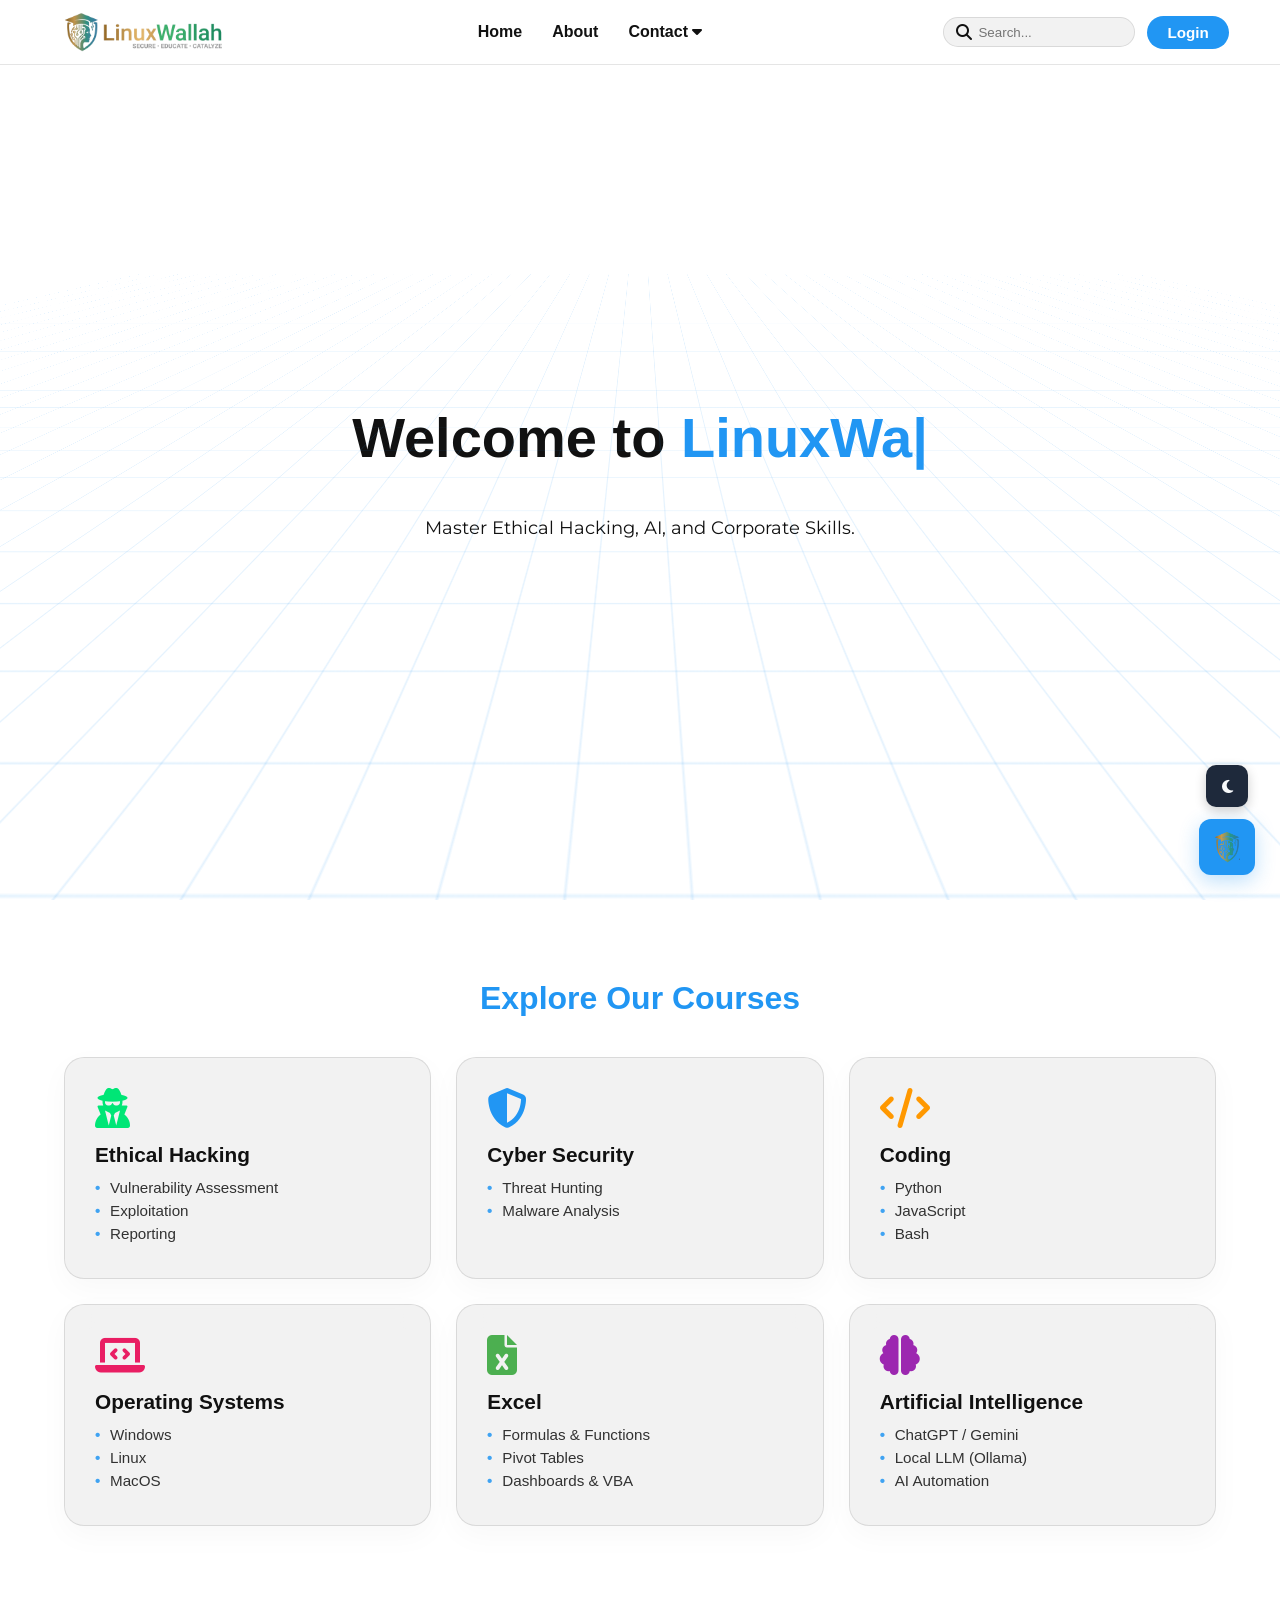
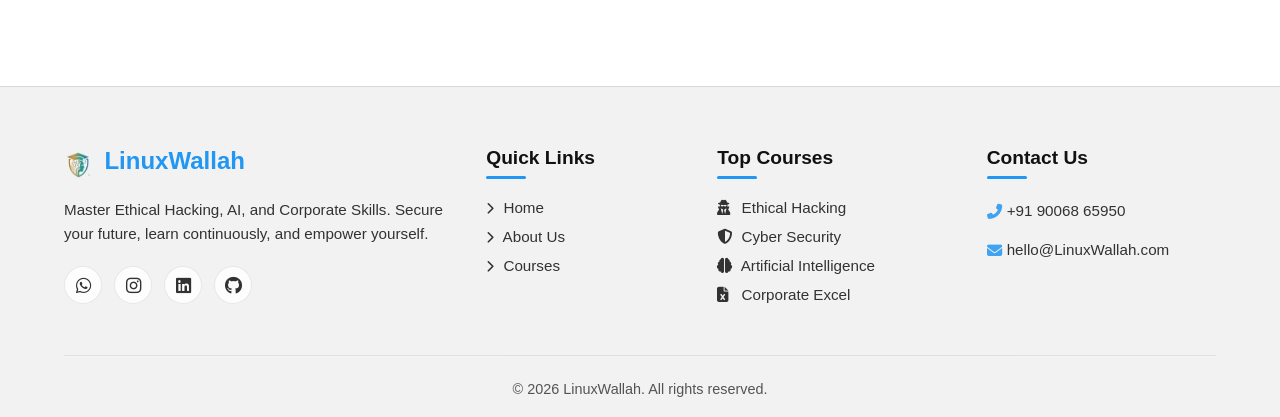
==== index.html @ 5241c55d "Add files via upload" ====
<!DOCTYPE html>
<html lang="en">
<head>
    <meta charset="UTF-8">
    <meta name="viewport" content="width=device-width, initial-scale=1.0">
    <title>LinuxWallah | Secure • Learn • Empower</title>
    <link rel="icon" href="assets/shield-logo.png">
    <link rel="stylesheet" href="https://cdnjs.cloudflare.com/ajax/libs/font-awesome/6.4.0/css/all.min.css">
    
    <link rel="preconnect" href="https://fonts.googleapis.com">
    <link rel="preconnect" href="https://fonts.gstatic.com" crossorigin>
    <link href="https://fonts.googleapis.com/css2?family=Montserrat:wght@400;500;600&display=swap" rel="stylesheet">

    <link rel="stylesheet" href="css/style.css">
</head>
<body>

    <nav class="navbar">
        <div class="nav-container">
            <a href="index.html" class="logo">
                <img src="assets/full-logo.png" alt="LinuxWallah Logo">
            </a>
            
            <div class="nav-links" id="navLinks">
                <a href="#home">Home</a>
                <a href="about.html">About</a>
                <div class="dropdown">
                    <a href="#contact" class="dropbtn">Contact <i class="fas fa-caret-down"></i></a>
                    <div class="dropdown-content">
                        <a href="https://wa.me/+919006865950"><i class="fab fa-whatsapp"></i> WhatsApp</a>
                        <a href="https://www.instagram.com/shailesh.zx"><i class="fab fa-instagram"></i> Instagram</a>
                        <a href="https://www.linkedin.com/in/shailesh-zx"><i class="fab fa-linkedin"></i> LinkedIn</a>
                        <a href="https://github.com/shailesh-zx/"><i class="fab fa-github"></i> GitHub</a>
                    </div>
                </div>
            </div>

            <div class="nav-right">
                <div class="search-box">
                    <i class="fas fa-search"></i>
                    <input type="text" placeholder="Search...">
                </div>
                <a href="login.html" class="btn login-btn">Login</a>
                <div class="hamburger" id="hamburger">
                    <i class="fas fa-bars"></i>
                </div>
            </div>
        </div>
    </nav>

    <header id="home" class="hero">
        <div class="cyber-grid"></div>
        <div class="hero-content">
            <h1 class="typing-container">
                <span id="typing-text"></span><span class="cursor">|</span>
            </h1>
            <p style="margin-top: 25px; font-size: 1.1rem; font-family: 'Montserrat', sans-serif; font-weight: 400; color: var(--text-color);">Master Ethical Hacking, AI, and Corporate Skills.</p>
        </div>
    </header>

    <section id="courses" class="categories">
        <h2 style="text-align: center; margin-bottom: 40px; color: var(--primary-blue); font-size: 2rem;">Explore Our Courses</h2>
        <div class="card-grid">
            
            <div class="glass-card" onclick="window.location.href='courses/ethical-hacking.html'" style="cursor: pointer;">
                <i class="fas fa-user-secret icon" style="color: var(--accent-green);"></i>
                <h3>Ethical Hacking</h3>
                <ul>
                    <li>Vulnerability Assessment</li>
                    <li>Exploitation</li>
                    <li>Reporting</li>
                </ul>
            </div>

            <div class="glass-card" onclick="window.location.href='courses/cyber-security.html'" style="cursor: pointer;">
                <i class="fas fa-shield-alt icon" style="color: var(--primary-blue);"></i>
                <h3>Cyber Security</h3>
                <ul>
                    <li>Threat Hunting</li>
                    <li>Malware Analysis</li>
                </ul>
            </div>

            <div class="glass-card" onclick="window.location.href='courses/coding.html'" style="cursor: pointer;">
                <i class="fas fa-code icon" style="color: #ff9800;"></i>
                <h3>Coding</h3>
                <ul>
                    <li>Python</li>
                    <li>JavaScript</li>
                    <li>Bash</li>
                </ul>
            </div>

            <div class="glass-card" onclick="window.location.href='courses/operating-systems.html'" style="cursor: pointer;">
                <i class="fas fa-laptop-code icon" style="color: #e91e63;"></i>
                <h3>Operating Systems</h3>
                <ul>
                    <li>Windows</li>
                    <li>Linux</li>
                    <li>MacOS</li>
                </ul>
            </div>

            <div class="glass-card" onclick="window.location.href='courses/excel.html'" style="cursor: pointer;">
                <i class="fas fa-file-excel icon" style="color: #4caf50;"></i>
                <h3>Excel</h3>
                <ul>
                    <li>Formulas & Functions</li>
                    <li>Pivot Tables</li>
                    <li>Dashboards & VBA</li>
                </ul>
            </div>

            <div class="glass-card" onclick="window.location.href='courses/artificial-intelligence.html'" style="cursor: pointer;">
                <i class="fas fa-brain icon" style="color: #9c27b0;"></i>
                <h3>Artificial Intelligence</h3>
                <ul>
                    <li>ChatGPT / Gemini</li>
                    <li>Local LLM (Ollama)</li>
                    <li>AI Automation</li>
                </ul>
            </div>
        </div>
    </section>

    <footer class="footer">
        <div class="footer-container">
            <div class="footer-col brand-col">
                <div class="footer-logo">
                    <img src="assets/shield-logo.png" alt="LinuxWallah Logo" style="width: 28px; vertical-align: middle; margin-right: 8px;">
                    <span style="font-size: 1.5rem; font-weight: 700; color: var(--primary-blue);">LinuxWallah</span>
                </div>
                <p>Master Ethical Hacking, AI, and Corporate Skills. Secure your future, learn continuously, and empower yourself.</p>
                <div class="social-links">
                    <a href="https://wa.me/+919006865950" title="WhatsApp" target="_blank"><i class="fab fa-whatsapp"></i></a>
                    <a href="https://www.instagram.com/shailesh.zx" title="Instagram" target="_blank"><i class="fab fa-instagram"></i></a>
                    <a href="https://www.linkedin.com/in/shailesh-zx" title="LinkedIn" target="_blank"><i class="fab fa-linkedin"></i></a>
                    <a href="https://github.com/shailesh-zx/" title="GitHub" target="_blank"><i class="fab fa-github"></i></a>
                </div>
            </div>
            
            <div class="footer-col">
                <h3>Quick Links</h3>
                <a href="#home"><i class="fas fa-chevron-right" style="font-size: 0.8em; margin-right: 5px;"></i> Home</a>
                <a href="about.html"><i class="fas fa-chevron-right" style="font-size: 0.8em; margin-right: 5px;"></i> About Us</a>
                <a href="#courses"><i class="fas fa-chevron-right" style="font-size: 0.8em; margin-right: 5px;"></i> Courses</a>
            </div>

            <div class="footer-col">
                <h3>Top Courses</h3>
                <a href="courses/ethical-hacking.html"><i class="fas fa-user-secret" style="width: 20px;"></i> Ethical Hacking</a>
                <a href="courses/cyber-security.html"><i class="fas fa-shield-alt" style="width: 20px;"></i> Cyber Security</a>
                <a href="courses/artificial-intelligence.html"><i class="fas fa-brain" style="width: 20px;"></i> Artificial Intelligence</a>
                <a href="courses/excel.html"><i class="fas fa-file-excel" style="width: 20px;"></i> Corporate Excel</a>
            </div>

            <div class="footer-col">
                <h3>Contact Us</h3>
                <p><i class="fas fa-phone-alt" style="color: var(--primary-blue); width: 20px;"></i> +91 90068 65950</p>
                <p><i class="fas fa-envelope" style="color: var(--primary-blue); width: 20px;"></i> hello@LinuxWallah.com</p>
            </div>
        </div>
        
        <div class="footer-bottom">
            <p>&copy; 2026 LinuxWallah. All rights reserved.</p>
        </div>
    </footer>

    <div class="chatbot-container" id="chatbot-container">
        <div class="chatbot-header">
            <div style="display: flex; align-items: center; gap: 8px;">
                <img src="assets/shield-logo.png" alt="AI" style="width: 24px; height: 24px;">
                <span style="font-weight: bold;">LinuxWallah AI</span>
            </div>
            <button id="close-chat" style="background:none; border:none; color:white; font-size:18px; cursor:pointer;"><i class="fas fa-times"></i></button>
        </div>
        <div class="chatbot-body">
            <div class="bot-msg">Hello! Ask LinuxWallah AI anything...</div>
        </div>
        <div class="chatbot-input">
            <input type="text" placeholder="Type your question...">
            <button style="background:none; border:none; color:var(--primary-blue); cursor:pointer; font-size:18px;"><i class="fas fa-paper-plane"></i></button>
        </div>
    </div>

    <div class="floating-controls">
        <button id="theme-toggle" class="theme-btn" title="Toggle Dark/Light Mode">
            <i class="fas fa-moon"></i>
        </button>
        <button id="chat-toggle" class="chat-btn" title="Open AI Chat">
            <img src="assets/shield-logo.png" alt="Chat">
        </button>
    </div>

    <script src="js/typing.js"></script>
    <script src="js/theme.js"></script>
    <script src="js/chatbot.js"></script>
    <script src="js/mobile-menu.js"></script>
</body>
</html>
---- css/style.css ----
:root {
    --primary-blue: #2196F3;
    --dark-blue: #0B1120;
    --accent-green: #00E676;
    --bg-color: #ffffff;
    --text-color: #111111;
    --nav-bg: rgba(255, 255, 255, 0.95);
    --card-bg: rgba(0, 0, 0, 0.05);
    --border-color: rgba(0, 0, 0, 0.1);
}

[data-theme="dark"] {
    --bg-color: #0B1120;
    --text-color: #ffffff;
    --nav-bg: rgba(11, 17, 32, 0.95);
    --card-bg: rgba(255, 255, 255, 0.05);
    --border-color: rgba(255, 255, 255, 0.15);
}

* { margin: 0; padding: 0; box-sizing: border-box; font-family: 'Segoe UI', sans-serif; }
body { background-color: var(--bg-color); color: var(--text-color); overflow-x: hidden; min-height: 100vh; }

/* Navbar Layout */
.navbar { position: fixed; top: 0; width: 100%; background: var(--nav-bg); backdrop-filter: blur(10px); z-index: 999999; border-bottom: 1px solid var(--border-color); }
.nav-container { display: flex; justify-content: space-between; align-items: center; padding: 12px 4%; max-width: 100%; }
.logo img { height: 40px; display: block; }

.nav-links { display: flex; align-items: center; }
.nav-links a { color: var(--text-color); text-decoration: none; margin: 0 15px; font-weight: 600; font-size: 1rem; transition: color 0.2s; }
.nav-links a:hover { color: var(--primary-blue); }

/* Contact Dropdown */
.dropdown { display: inline-block; position: relative; }
.dropdown-content { display: none; position: absolute; background-color: var(--nav-bg); min-width: 160px; box-shadow: 0px 8px 16px rgba(0,0,0,0.15); border-radius: 8px; overflow: hidden; top: 100%; left: 0; }
.dropdown-content a { display: block; padding: 12px 16px; margin: 0; text-align: left; }
.dropdown:hover .dropdown-content { display: block; }

.nav-right { display: flex; align-items: center; gap: 12px; }
.search-box { background: var(--card-bg); border-radius: 20px; padding: 6px 12px; display: flex; align-items: center; border: 1px solid var(--border-color); }
.search-box input { background: transparent; border: none; outline: none; color: var(--text-color); padding-left: 6px; width: 150px; }

.btn { background: var(--primary-blue); color: white; padding: 8px 20px; border-radius: 20px; text-decoration: none; font-weight: bold; font-size: 0.95rem; }
.hamburger { display: none; cursor: pointer; font-size: 24px; color: var(--text-color); padding: 5px; }

/* Hero Section */
.hero { height: 100vh; display: flex; justify-content: center; align-items: center; text-align: center; position: relative; overflow: hidden; padding: 0 20px; }
.cyber-grid { position: absolute; width: 200%; height: 200%; background-image: linear-gradient(rgba(33, 150, 243, 0.12) 1px, transparent 1px), linear-gradient(90deg, rgba(33, 150, 243, 0.12) 1px, transparent 1px); background-size: 50px 50px; transform: perspective(500px) rotateX(60deg); animation: gridMove 25s linear infinite; z-index: 1; top: -50%; }
@keyframes gridMove { 0% { transform: perspective(500px) rotateX(60deg) translateY(0); } 100% { transform: perspective(500px) rotateX(60deg) translateY(50px); } }

.hero-content { position: relative; z-index: 10; max-width: 900px; width: 100%; margin-top: 40px; }

/* Mobile Wrapping Problem Solver */
.typing-container { 
    font-size: 3.5rem; 
    font-weight: 800; 
    min-height: 90px; 
    line-height: 1.3; 
    white-space: normal; 
    word-wrap: break-word;
}
.cursor { animation: blink 0.7s infinite; color: var(--primary-blue); font-weight: bold; }
@keyframes blink { 50% { opacity: 0; } }

/* Cards Grid */
.categories { padding: 80px 5%; position: relative; z-index: 10; }

.card-grid { 
    display: grid; 
    grid-template-columns: repeat(3, 1fr); 
    gap: 25px; 
}

/* Updated Glass Card with Hover Effect */
.glass-card { 
    background: var(--card-bg); 
    backdrop-filter: blur(15px); 
    border: 1px solid var(--border-color); 
    padding: 30px; 
    border-radius: 20px; 
    box-shadow: 0 10px 30px rgba(0,0,0,0.03); 
    transition: all 0.3s ease-in-out; 
    position: relative;
}

.glass-card:hover {
    transform: scale(1.05) translateY(-5px);
    box-shadow: 0 0 25px rgba(33, 150, 243, 0.6);
    border-color: var(--primary-blue);
    z-index: 2;
}

.glass-card .icon { font-size: 40px; margin-bottom: 15px; display: block; }
.glass-card h3 { margin-bottom: 12px; font-size: 1.3rem; }
.glass-card ul { list-style: none; }
.glass-card ul li { margin-bottom: 6px; font-size: 0.95rem; opacity: 0.85; position: relative; padding-left: 15px; }
.glass-card ul li::before { content: "•"; color: var(--primary-blue); position: absolute; left: 0; font-weight: bold; }

/* Footer Styles */
.footer {
    background: var(--card-bg);
    border-top: 1px solid var(--border-color);
    padding: 60px 5% 20px;
    margin-top: 80px;
    position: relative;
    z-index: 10;
}

.footer-container {
    display: grid;
    grid-template-columns: 2fr 1fr 1.2fr 1.2fr;
    gap: 40px;
    margin-bottom: 40px;
}

.footer-col h3 {
    color: var(--text-color);
    margin-bottom: 20px;
    font-size: 1.2rem;
    position: relative;
    padding-bottom: 10px;
}

.footer-col h3::after {
    content: '';
    position: absolute;
    left: 0;
    bottom: 0;
    width: 40px;
    height: 3px;
    background: var(--primary-blue);
    border-radius: 2px;
}

.footer-col p {
    font-size: 0.95rem;
    line-height: 1.6;
    opacity: 0.85;
    margin-bottom: 15px;
    display: flex;
    align-items: center;
}

.footer-col a {
    display: block;
    color: var(--text-color);
    text-decoration: none;
    margin-bottom: 12px;
    font-size: 0.95rem;
    opacity: 0.85;
    transition: color 0.3s ease, transform 0.3s ease;
}

.footer-col a:hover {
    color: var(--primary-blue);
    transform: translateX(5px);
    opacity: 1;
}

.brand-col p {
    margin: 20px 0;
}

/* Social Icons */
.social-links {
    display: flex;
    gap: 12px;
}

.social-links a {
    display: inline-flex;
    justify-content: center;
    align-items: center;
    width: 38px;
    height: 38px;
    background: var(--bg-color);
    border: 1px solid var(--border-color);
    border-radius: 50%;
    color: var(--text-color);
    font-size: 1.1rem;
    margin-bottom: 0;
    transition: all 0.3s ease;
}

.social-links a:hover {
    background: var(--primary-blue);
    color: #ffffff;
    transform: translateY(-5px);
    border-color: var(--primary-blue);
    box-shadow: 0 5px 15px rgba(33, 150, 243, 0.3);
}

/* Footer Bottom */
.footer-bottom {
    text-align: center;
    padding-top: 25px;
    border-top: 1px solid var(--border-color);
    font-size: 0.9rem;
    opacity: 0.7;
}

/* Floating Controls Container (Bottom Right Stack) */
.floating-controls { position: fixed; bottom: 25px; right: 25px; display: flex; flex-direction: column; align-items: center; gap: 12px; z-index: 9999999; }

/* Chatbot Button */
.chat-btn { width: 56px; height: 56px; border-radius: 12px; border: none; background: var(--primary-blue); cursor: pointer; box-shadow: 0 6px 20px rgba(33, 150, 243, 0.3); display: flex; justify-content: center; align-items: center; transition: transform 0.2s; }
.chat-btn:hover { transform: scale(1.05); }
.chat-btn img { width: 32px; height: 32px; }

/* Dark Mode Button */
.theme-btn { width: 42px; height: 42px; border-radius: 10px; border: none; background: #1e293b; color: #f8fafc; cursor: pointer; box-shadow: 0 4px 12px rgba(0,0,0,0.2); display: flex; justify-content: center; align-items: center; font-size: 15px; transition: transform 0.2s; }
.theme-btn:hover { transform: scale(1.05); }
[data-theme="dark"] .theme-btn { background: #ffffff; color: #0f172a; }

/* Chatbot Box Window */
.chatbot-container { display: none; width: 320px; height: 420px; background: var(--bg-color); border: 1px solid var(--border-color); border-radius: 16px; overflow: hidden; box-shadow: 0 12px 40px rgba(0,0,0,0.25); flex-direction: column; position: fixed; bottom: 150px; right: 25px; z-index: 9999999; }
.chatbot-header { background: var(--primary-blue); color: white; padding: 14px; display: flex; justify-content: space-between; align-items: center; }
.chatbot-body { flex: 1; padding: 15px; overflow-y: auto; background: var(--bg-color); }
.bot-msg { background: var(--card-bg); padding: 10px; border-radius: 12px; display: inline-block; font-size: 14px; max-width: 85%; }
.chatbot-input { display: flex; border-top: 1px solid var(--border-color); padding: 10px; background: var(--nav-bg); }
.chatbot-input input { flex: 1; border: none; background: transparent; color: var(--text-color); outline: none; font-size: 14px; }

/* Real Typing Dots Animation inside Chatbot */
.typing-indicator {
    display: flex;
    align-items: center;
    gap: 5px;
    padding: 2px 5px;
}
.typing-indicator span {
    width: 7px;
    height: 7px;
    background-color: var(--text-color);
    border-radius: 50%;
    display: inline-block;
    animation: chatBounce 1.4s infinite ease-in-out both;
    opacity: 0.6;
}
.typing-indicator span:nth-child(1) { animation-delay: -0.32s; }
.typing-indicator span:nth-child(2) { animation-delay: -0.16s; }

@keyframes chatBounce {
    0%, 80%, 100% { transform: scale(0); }
    40% { transform: scale(1); }
}

/* Responsive Mobile Code */
@media (max-width: 768px) {
    .card-grid { 
        grid-template-columns: repeat(auto-fit, minmax(250px, 1fr)); 
    }

    .nav-links { 
        display: flex; 
        flex-direction: column; 
        position: fixed; 
        top: 0; 
        right: -280px; 
        width: 280px; 
        height: 100vh;
        background: var(--nav-bg); 
        padding: 80px 24px; 
        border-left: 1px solid var(--border-color);
        box-shadow: -10px 0 30px rgba(0,0,0,0.15);
        transition: right 0.4s cubic-bezier(0.25, 1, 0.5, 1); 
        z-index: 999999;
        align-items: flex-start;
    }
    .nav-links.active-mobile { 
        right: 0; 
    }
    .nav-links a { 
        margin: 12px 0; 
        font-size: 1.15rem; 
        width: 100%; 
        text-align: left; 
        padding: 8px 0;
        border-bottom: 1px solid var(--border-color);
    }
    
    .dropdown { width: 100%; text-align: left; }
    .dropdown-content { position: relative; box-shadow: none; width: 100%; background: rgba(0,0,0,0.02); }
    .dropdown-content a { text-align: left; border-bottom: none; padding-left: 15px; }
    
    .hamburger { 
        display: block; 
        margin-left: 10px; 
        margin-right: 5px; 
        position: relative; 
        z-index: 1000000; 
    }
    
    .nav-container { padding: 12px 3%; }
    .logo img { height: 32px; }
    .search-box { width: 100px; padding: 4px 8px; }
    .search-box input { width: 65px; font-size: 11px; }
    .login-btn { padding: 6px 12px; font-size: 12px; }
    
    .typing-container { font-size: 1.9rem; min-height: 80px; padding: 0 5px; }
    .chatbot-container { width: 290px; bottom: 150px; right: 20px; }
    .floating-controls { right: 20px; bottom: 20px; }

    /* Footer Mobile Responsiveness */
    .footer-container {
        grid-template-columns: 1fr;
        gap: 35px;
    }
    
    .footer {
        padding: 50px 5% 20px;
        padding-bottom: 100px; /* Accounts for floating chat buttons on mobile */
    }
    
    .footer-col h3::after {
        width: 60px;
    }
}
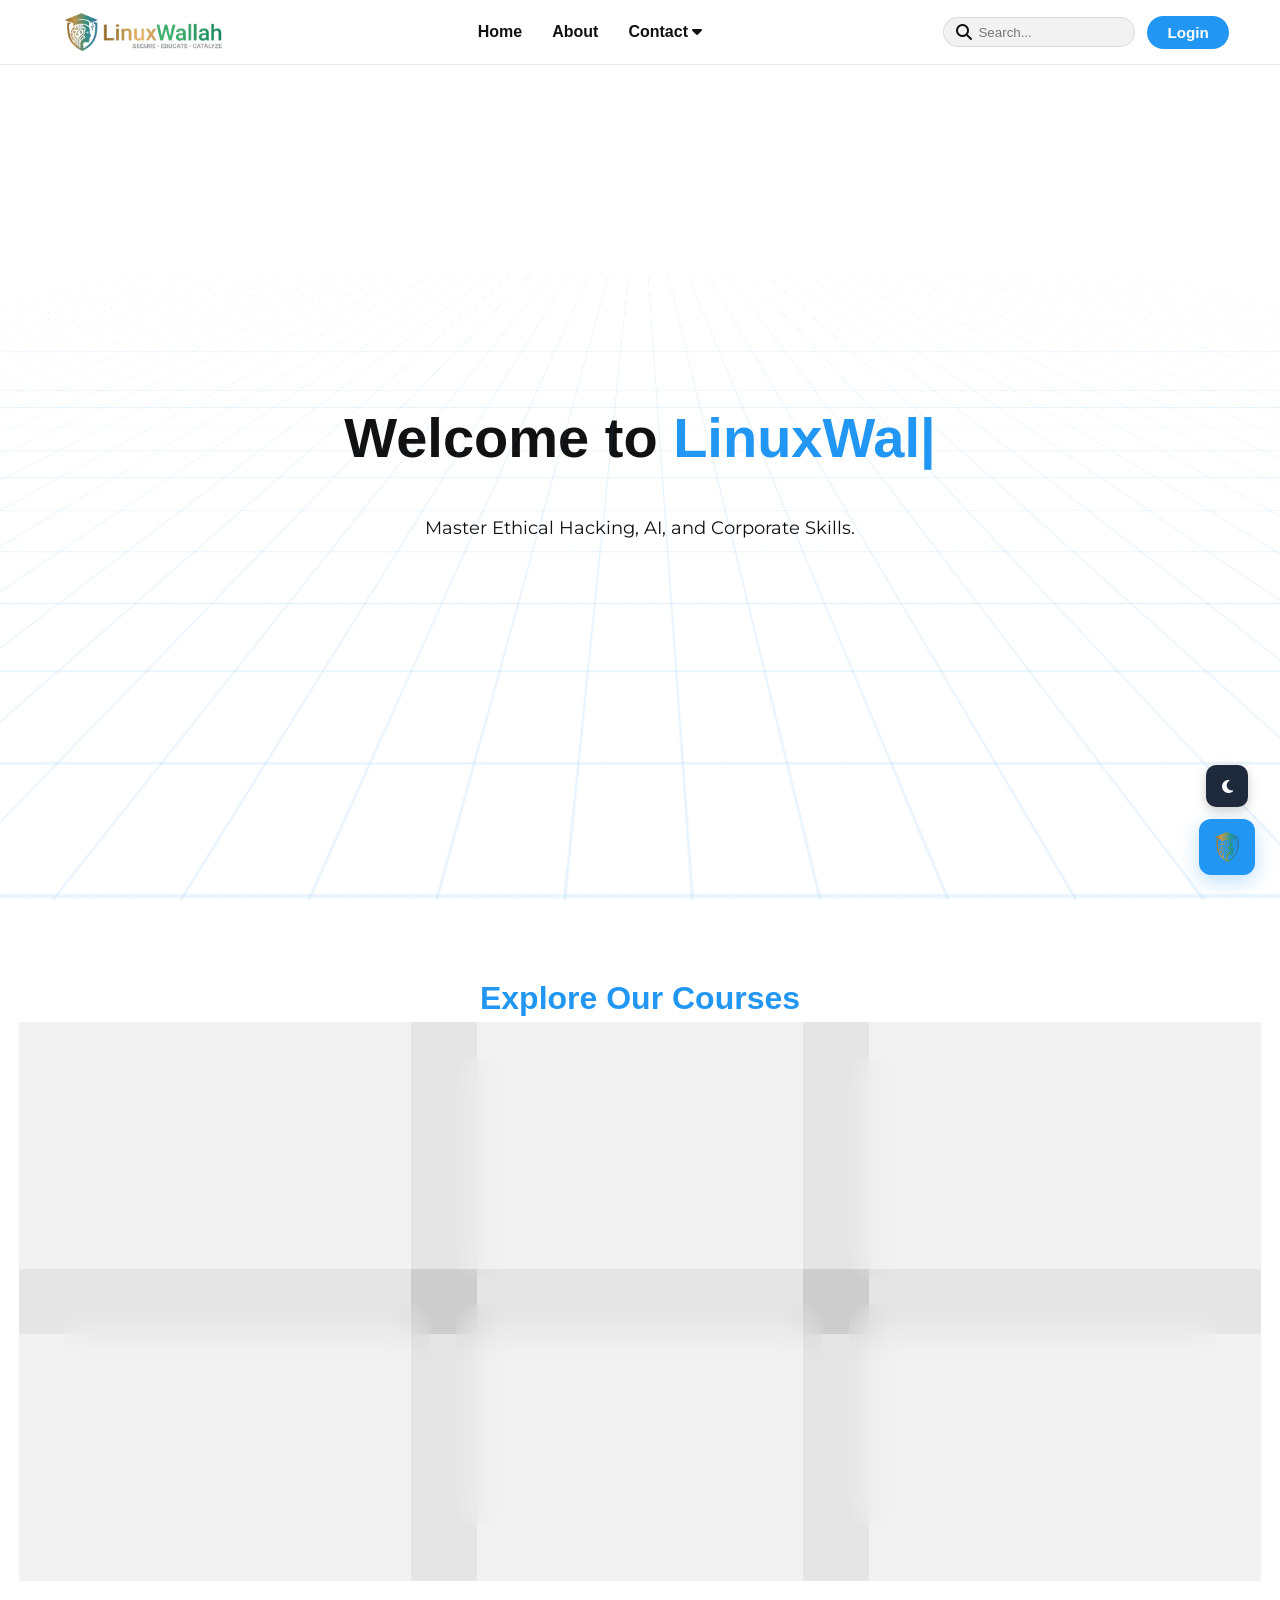
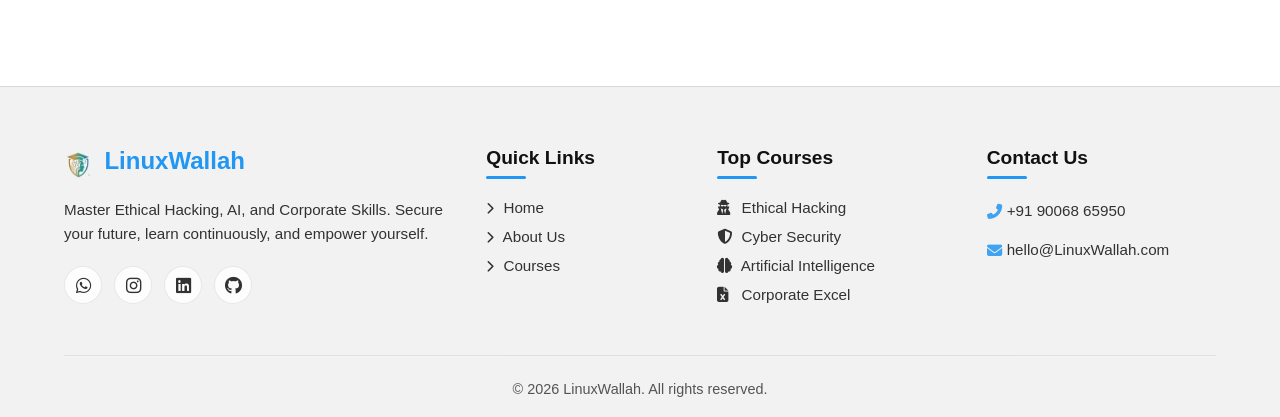
==== commit 1424bc45: "Add auth-nav.js script to index.html" ====
--- a/index.html
+++ b/index.html
@@ -196,5 +196,7 @@
     <script src="js/theme.js"></script>
     <script src="js/chatbot.js"></script>
     <script src="js/mobile-menu.js"></script>
+    
+    <script src="js/auth-nav.js"></script>
 </body>
 </html>
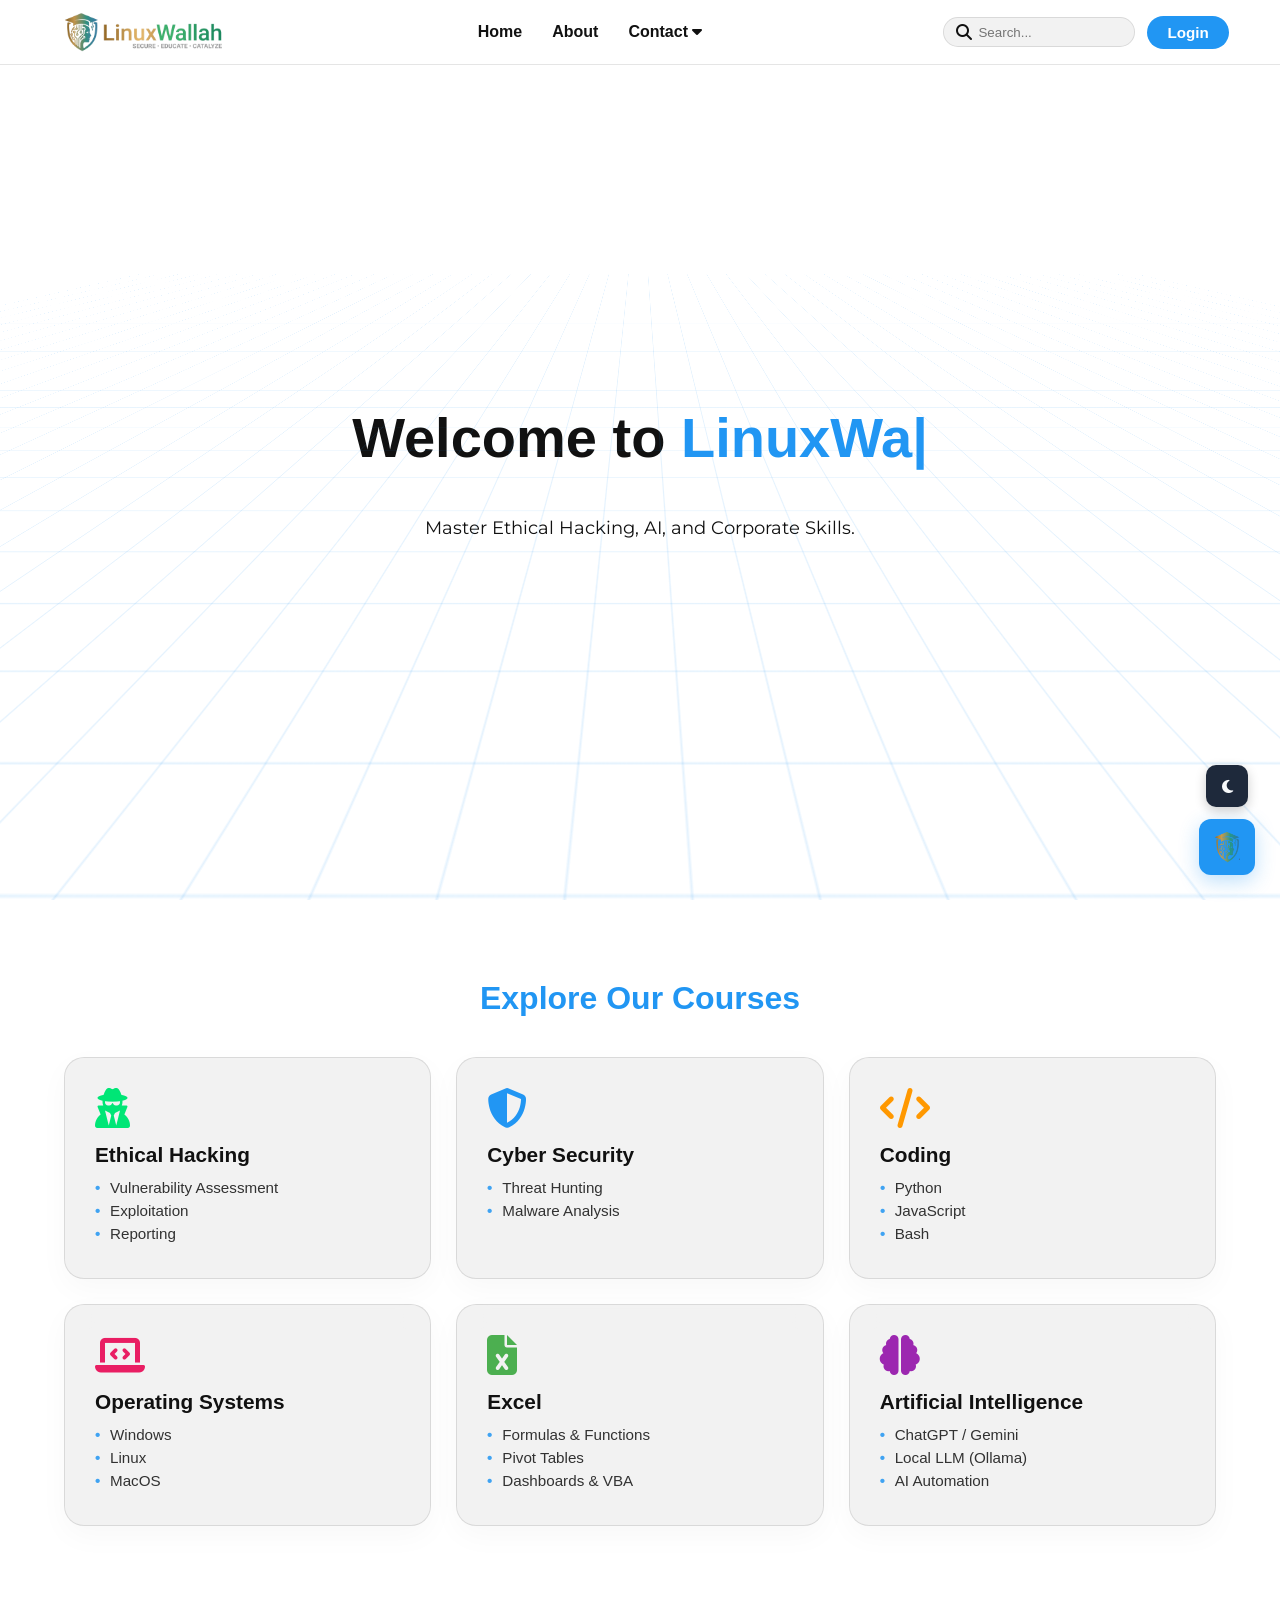
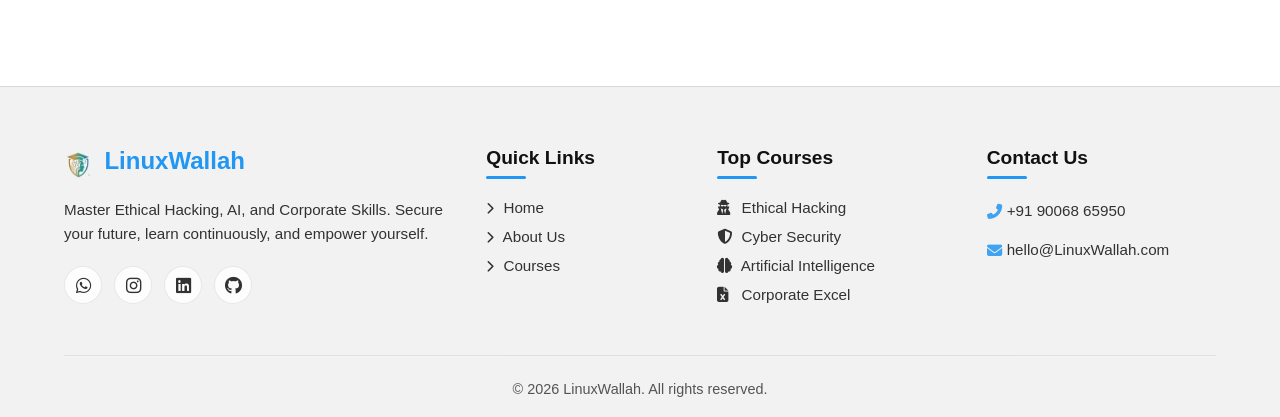
==== commit 0c7d1bb0: "Insert schema markup for personal information Added Google Person Schema Markup for Shailesh Zx." ====
--- a/index.html
+++ b/index.html
@@ -12,6 +12,28 @@
     <link href="https://fonts.googleapis.com/css2?family=Montserrat:wght@400;500;600&display=swap" rel="stylesheet">
 
     <link rel="stylesheet" href="css/style.css">
+
+    <!-- Google Person Schema Markup Start -->
+    <script type="application/ld+json">
+    {
+      "@context": "https://schema.org",
+      "@type": "Person",
+      "name": "Shailesh Zx",
+      "url": "https://linuxwallah.in",
+      "jobTitle": "Ethical Hacker, Cyber Security Expert & Developer",
+      "sameAs": [
+        "https://github.com/shailesh-zx",
+        "https://www.linkedin.com/in/shailesh-zx",
+        "https://www.instagram.com/shailesh.zx",
+        "https://orcid.org/0009-0003-5520-8423"
+      ],
+      "worksFor": {
+        "@type": "Organization",
+        "name": "LinuxWallah"
+      }
+    }
+    </script>
+    <!-- Google Person Schema Markup End -->
 </head>
 <body>
 
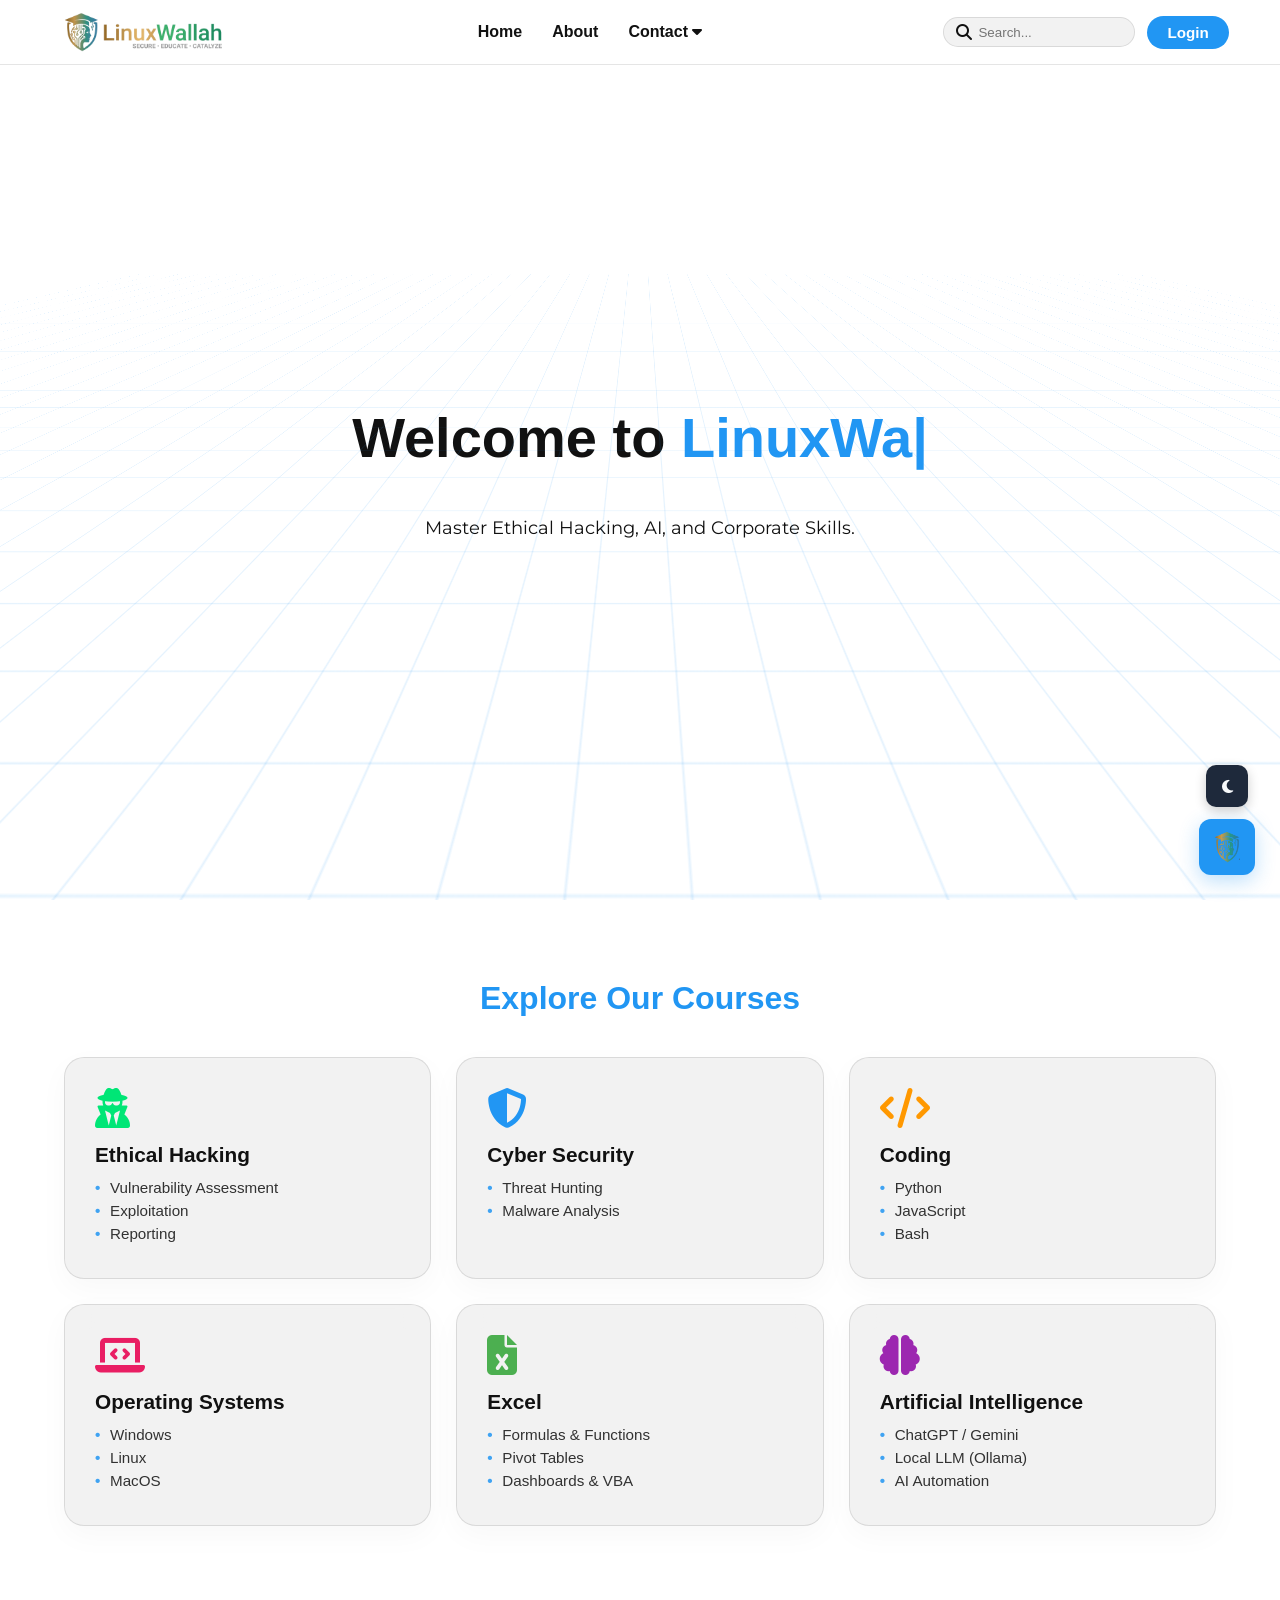
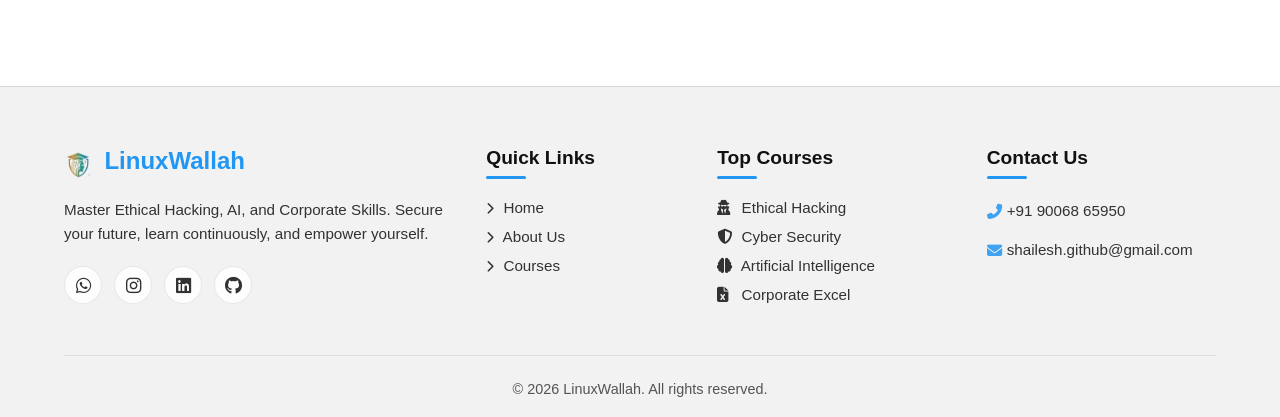
==== commit eaab43e7: "Update contact email in footer section" ====
--- a/index.html
+++ b/index.html
@@ -179,7 +179,7 @@
             <div class="footer-col">
                 <h3>Contact Us</h3>
                 <p><i class="fas fa-phone-alt" style="color: var(--primary-blue); width: 20px;"></i> +91 90068 65950</p>
-                <p><i class="fas fa-envelope" style="color: var(--primary-blue); width: 20px;"></i> hello@LinuxWallah.com</p>
+                <p><i class="fas fa-envelope" style="color: var(--primary-blue); width: 20px;"></i> shailesh.github@gmail.com</p>
             </div>
         </div>
         
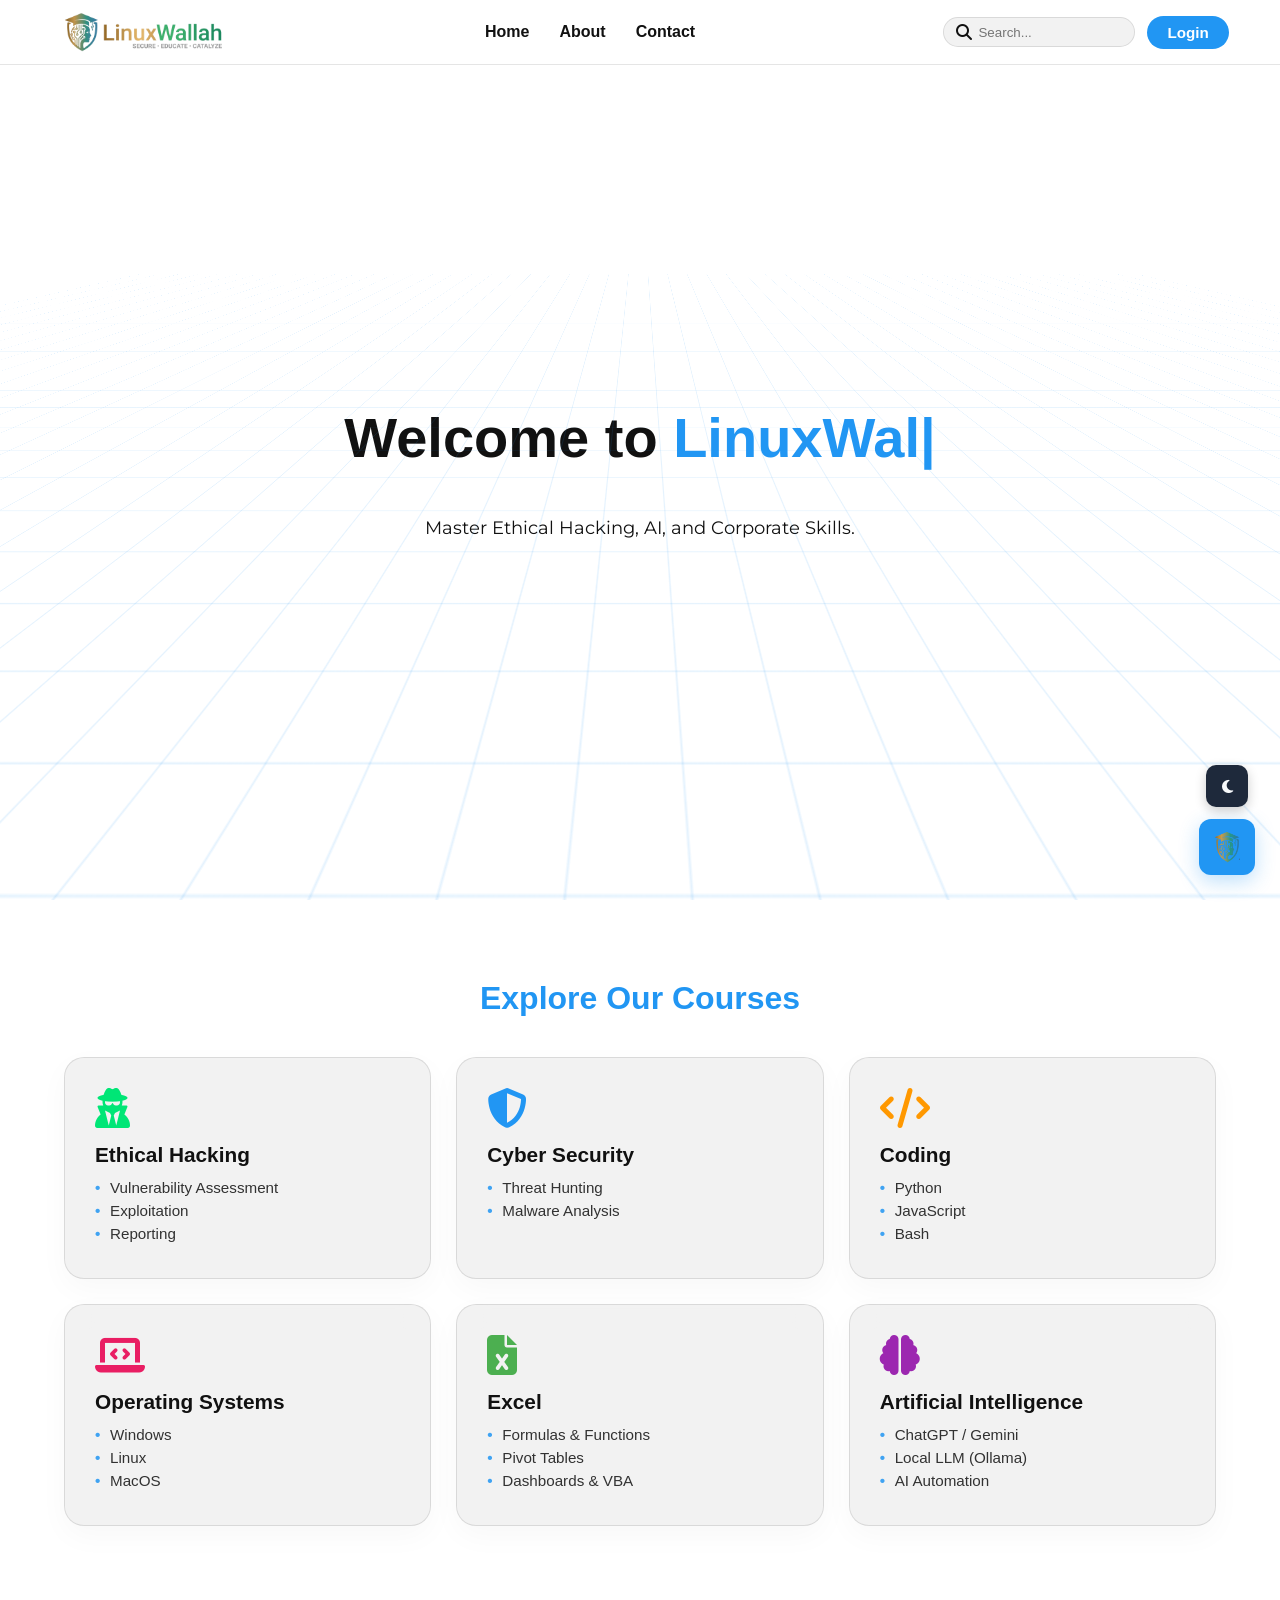
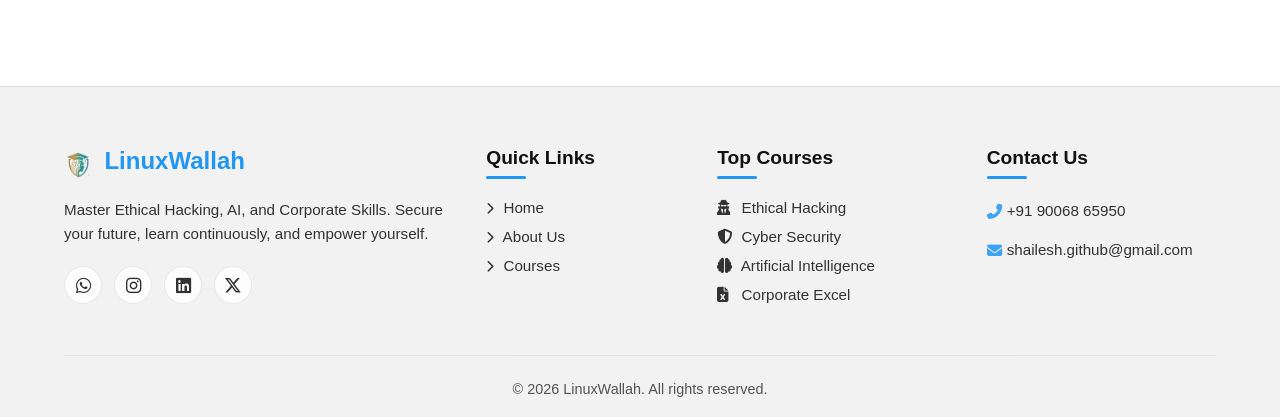
==== commit 2b973e2f: "Revise schema and update contact/footer links Updated schema markup, contact links, and footer socia" ====
--- a/index.html
+++ b/index.html
@@ -13,7 +13,7 @@
 
     <link rel="stylesheet" href="css/style.css">
 
-    <!-- Google Person Schema Markup Start -->
+    <!-- Google Person Schema Markup Start (UPDATED) -->
     <script type="application/ld+json">
     {
       "@context": "https://schema.org",
@@ -21,10 +21,13 @@
       "name": "Shailesh Zx",
       "url": "https://linuxwallah.in",
       "jobTitle": "Ethical Hacker, Cyber Security Expert & Developer",
+      "email": "shailesh.github@gmail.com",
+      "telephone": "+919006865950",
       "sameAs": [
-        "https://github.com/shailesh-zx",
-        "https://www.linkedin.com/in/shailesh-zx",
-        "https://www.instagram.com/shailesh.zx",
+        "https://instagram.com/shailesh.zx",
+        "https://linkedin.com/in/shailesh-zx",
+        "https://x.com/ZxShailesh",
+        "https://www.reddit.com/user/Shailesh-Zx/",
         "https://orcid.org/0009-0003-5520-8423"
       ],
       "worksFor": {
@@ -46,15 +49,8 @@
             <div class="nav-links" id="navLinks">
                 <a href="#home">Home</a>
                 <a href="about.html">About</a>
-                <div class="dropdown">
-                    <a href="#contact" class="dropbtn">Contact <i class="fas fa-caret-down"></i></a>
-                    <div class="dropdown-content">
-                        <a href="https://wa.me/+919006865950"><i class="fab fa-whatsapp"></i> WhatsApp</a>
-                        <a href="https://www.instagram.com/shailesh.zx"><i class="fab fa-instagram"></i> Instagram</a>
-                        <a href="https://www.linkedin.com/in/shailesh-zx"><i class="fab fa-linkedin"></i> LinkedIn</a>
-                        <a href="https://github.com/shailesh-zx/"><i class="fab fa-github"></i> GitHub</a>
-                    </div>
-                </div>
+                <!-- Updated Contact Link -->
+                <a href="contact.html">Contact</a>
             </div>
 
             <div class="nav-right">
@@ -153,11 +149,12 @@
                     <span style="font-size: 1.5rem; font-weight: 700; color: var(--primary-blue);">LinuxWallah</span>
                 </div>
                 <p>Master Ethical Hacking, AI, and Corporate Skills. Secure your future, learn continuously, and empower yourself.</p>
+                <!-- Updated Footer Social Links -->
                 <div class="social-links">
                     <a href="https://wa.me/+919006865950" title="WhatsApp" target="_blank"><i class="fab fa-whatsapp"></i></a>
-                    <a href="https://www.instagram.com/shailesh.zx" title="Instagram" target="_blank"><i class="fab fa-instagram"></i></a>
-                    <a href="https://www.linkedin.com/in/shailesh-zx" title="LinkedIn" target="_blank"><i class="fab fa-linkedin"></i></a>
-                    <a href="https://github.com/shailesh-zx/" title="GitHub" target="_blank"><i class="fab fa-github"></i></a>
+                    <a href="https://instagram.com/shailesh.zx" title="Instagram" target="_blank"><i class="fab fa-instagram"></i></a>
+                    <a href="https://linkedin.com/in/shailesh-zx" title="LinkedIn" target="_blank"><i class="fab fa-linkedin"></i></a>
+                    <a href="https://x.com/ZxShailesh" title="X (Twitter)" target="_blank"><i class="fab fa-x-twitter"></i></a>
                 </div>
             </div>
             
@@ -179,6 +176,7 @@
             <div class="footer-col">
                 <h3>Contact Us</h3>
                 <p><i class="fas fa-phone-alt" style="color: var(--primary-blue); width: 20px;"></i> +91 90068 65950</p>
+                <!-- Updated Email Address -->
                 <p><i class="fas fa-envelope" style="color: var(--primary-blue); width: 20px;"></i> shailesh.github@gmail.com</p>
             </div>
         </div>
